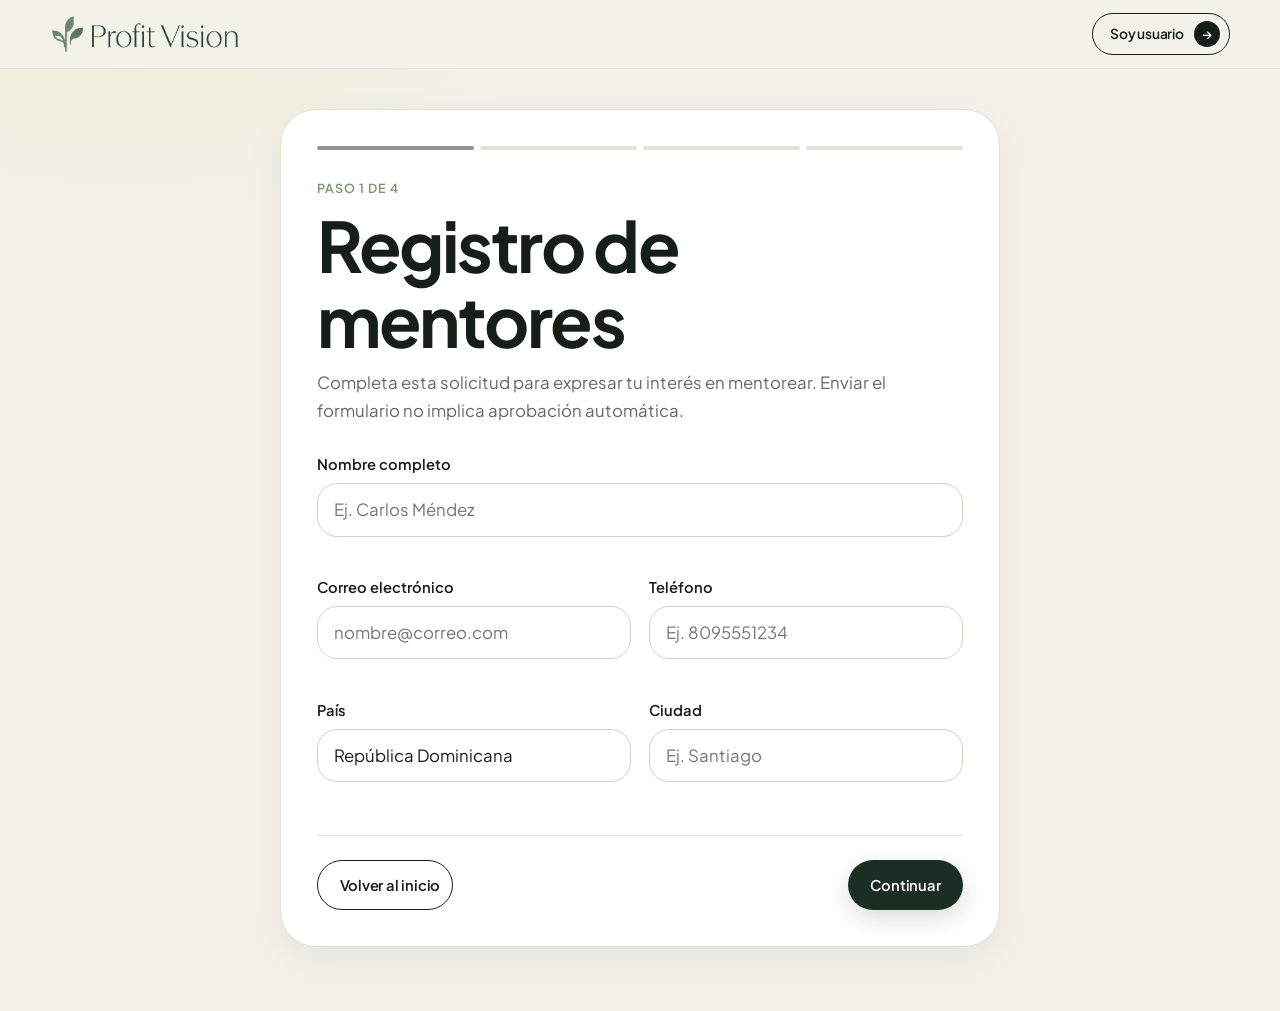
==== registro-mentor.html @ 9caf2f33 "Add files via upload" ====
<!DOCTYPE html>
<html lang="es">
<head>
  <meta charset="UTF-8" />
  <meta name="viewport" content="width=device-width, initial-scale=1.0" />
  <title>Registro de mentores — Profit Vision</title>
  <meta name="description" content="Solicita unirte como mentor en Profit Vision y comparte tu experiencia en educación financiera." />
  <link rel="preconnect" href="https://fonts.googleapis.com" />
  <link rel="preconnect" href="https://fonts.gstatic.com" crossorigin />
  <link href="https://fonts.googleapis.com/css2?family=Plus+Jakarta+Sans:ital,wght@0,400;0,500;0,600;0,700;0,800;1,400&display=swap" rel="stylesheet" />
  <link rel="stylesheet" href="styles.css" />
</head>
<body class="form-page">
  <a class="skip-link" href="#formulario">Saltar al formulario</a>

  <header class="form-header">
    <div class="container form-header-inner">
      <a class="brand" href="index.html" aria-label="Profit Vision">
        <img class="brand-logo" src="assets/logo.png" alt="Profit Vision" width="200" height="42" />
      </a>
      <a class="btn btn-ghost btn-sm" href="registro-usuario.html">Soy usuario <span class="btn-arrow" aria-hidden="true">→</span></a>
    </div>
  </header>

  <main class="form-shell" id="formulario">
    <form class="form-card" id="mentor-registration" novalidate>
      <div data-form-body>
        <div class="form-progress" data-progress aria-hidden="true"></div>
        <p class="form-step-label" data-step-label>Paso 1 de 4</p>
        <h1>Registro de mentores</h1>
        <p class="form-lead">
          Completa esta solicitud para expresar tu interés en mentorear. Enviar el formulario no implica aprobación automática.
        </p>

        <section class="form-step" data-step="1">
          <h2 class="sr-only">Datos de contacto</h2>
          <div class="field-grid two">
            <div class="field" style="grid-column: 1 / -1">
              <label for="m-nombre">Nombre completo</label>
              <input id="m-nombre" name="nombre" type="text" autocomplete="name" inputmode="text" maxlength="80" data-sanitize="name" placeholder="Ej. Carlos Méndez" required />
              <span class="field-error"></span>
            </div>
            <div class="field">
              <label for="m-email">Correo electrónico</label>
              <input id="m-email" name="email" type="email" autocomplete="email" inputmode="email" maxlength="120" data-sanitize="email" placeholder="nombre@correo.com" required />
              <span class="field-error"></span>
            </div>
            <div class="field">
              <label for="m-telefono">Teléfono</label>
              <input id="m-telefono" name="telefono" type="tel" autocomplete="tel" inputmode="tel" maxlength="15" data-sanitize="phone" placeholder="Ej. 8095551234" required />
              <span class="field-error"></span>
            </div>
            <div class="field">
              <label for="m-pais">País</label>
              <input id="m-pais" name="pais" type="text" inputmode="text" maxlength="60" data-sanitize="text" value="República Dominicana" required />
              <span class="field-error"></span>
            </div>
            <div class="field">
              <label for="m-ciudad">Ciudad</label>
              <input id="m-ciudad" name="ciudad" type="text" inputmode="text" maxlength="60" data-sanitize="text" placeholder="Ej. Santiago" required />
              <span class="field-error"></span>
            </div>
          </div>
          <div class="form-nav">
            <a class="btn btn-ghost" href="index.html">Volver al inicio</a>
            <button class="btn btn-primary" type="button" data-next>Continuar</button>
          </div>
        </section>

        <section class="form-step" data-step="2" hidden>
          <h2 class="sr-only">Experiencia profesional</h2>
          <fieldset>
            <legend class="fieldset-legend">Áreas de expertise</legend>
            <div class="chip-grid" style="margin-top: 0.85rem">
              <label class="chip-choice"><input type="checkbox" name="expertise" value="finanzas-personales" /> Finanzas personales</label>
              <label class="chip-choice"><input type="checkbox" name="expertise" value="mercado-de-valores" /> Mercado de valores</label>
              <label class="chip-choice"><input type="checkbox" name="expertise" value="trading" /> Trading</label>
              <label class="chip-choice"><input type="checkbox" name="expertise" value="bienes-raices" /> Bienes raíces</label>
              <label class="chip-choice"><input type="checkbox" name="expertise" value="emprendimiento" /> Emprendimiento y negocios</label>
              <label class="chip-choice"><input type="checkbox" name="expertise" value="criptoactivos" /> Criptoactivos</label>
              <label class="chip-choice"><input type="checkbox" name="expertise" value="planificacion-para-el-retiro" /> Planificación para el retiro</label>
            </div>
            <p class="field-error" data-error-for="expertise"></p>
          </fieldset>

          <div class="field" style="margin-top: 1.5rem">
            <label for="m-experiencia">Años de experiencia</label>
            <input id="m-experiencia" name="aniosExperiencia" type="number" inputmode="numeric" min="0" max="60" step="1" data-sanitize="digits" placeholder="Ej. 5" required />
            <span class="field-error"></span>
          </div>

          <div class="field" style="margin-top: 1.1rem">
            <label for="m-background">Trayectoria profesional</label>
            <textarea id="m-background" name="trayectoria" rows="5" placeholder="Resume tu experiencia relevante en educación financiera, inversión o negocios." required></textarea>
            <span class="field-error"></span>
          </div>

          <div class="form-nav">
            <button class="btn btn-ghost" type="button" data-back>Atrás</button>
            <button class="btn btn-primary" type="button" data-next>Continuar</button>
          </div>
        </section>

        <section class="form-step" data-step="3" hidden>
          <h2 class="sr-only">Preferencias de mentoría</h2>
          <fieldset>
            <legend class="fieldset-legend">Modalidad preferida</legend>
            <div class="choice-group">
              <label class="choice"><input type="radio" name="m-modalidad" value="videollamada" /> Videollamada</label>
              <label class="choice"><input type="radio" name="m-modalidad" value="chat" /> Chat</label>
              <label class="choice"><input type="radio" name="m-modalidad" value="presencial" /> Presencial</label>
              <label class="choice"><input type="radio" name="m-modalidad" value="hibrida" /> Híbrida</label>
            </div>
            <p class="field-error" data-error-for="m-modalidad"></p>
          </fieldset>

          <div class="field" style="margin-top: 1.5rem">
            <label for="m-disponibilidad">Disponibilidad</label>
            <input id="m-disponibilidad" name="disponibilidad" type="text" placeholder="Ej. martes y jueves por la noche" required />
            <span class="field-error"></span>
          </div>

          <fieldset style="margin-top: 1.5rem">
            <legend class="fieldset-legend">Idiomas</legend>
            <div class="chip-grid" style="margin-top: 0.85rem">
              <label class="chip-choice"><input type="checkbox" name="m-idiomas" value="es" /> Español</label>
              <label class="chip-choice"><input type="checkbox" name="m-idiomas" value="en" /> Inglés</label>
              <label class="chip-choice"><input type="checkbox" name="m-idiomas" value="fr" /> Francés</label>
            </div>
            <p class="field-error" data-error-for="m-idiomas"></p>
          </fieldset>

          <div class="field" style="margin-top: 1.5rem">
            <label for="m-bio">Biografía profesional breve</label>
            <textarea id="m-bio" name="biografia" rows="5" maxlength="600" placeholder="Cuéntanos quién eres y cómo acompañas a otras personas en su aprendizaje financiero." required></textarea>
            <span class="field-error"></span>
          </div>

          <div class="form-nav">
            <button class="btn btn-ghost" type="button" data-back>Atrás</button>
            <button class="btn btn-primary" type="button" data-next>Revisar</button>
          </div>
        </section>

        <section class="form-step" data-step="4" hidden>
          <h2 class="sr-only">Confirmación</h2>
          <div class="summary-box" data-summary></div>

          <div class="consent-list">
            <label class="consent-item">
              <input type="checkbox" id="m-contacto" name="aceptoContacto" required />
              <span>Acepto ser contactado sobre esta solicitud de mentoría.</span>
            </label>
            <p class="field-error" data-error-for="m-contacto"></p>

            <label class="consent-item">
              <input type="checkbox" id="m-terminos" name="aceptoTerminos" />
              <span>He leído los <a href="#terminos">términos</a> y la <a href="#privacidad">política de privacidad</a> (borradores).</span>
            </label>
          </div>

          <p class="preview-note" style="margin-top: 1.25rem">
            Completar este formulario no significa que hayas sido aprobado como mentor.
          </p>

          <div class="form-nav">
            <button class="btn btn-ghost" type="button" data-back>Atrás</button>
            <button class="btn btn-primary" type="submit">Enviar solicitud</button>
          </div>
        </section>
      </div>

      <div class="success-state" data-success hidden>
        <div class="success-icon" aria-hidden="true">
          <svg width="24" height="24" viewBox="0 0 24 24" fill="none" stroke="currentColor" stroke-width="2" stroke-linecap="round" stroke-linejoin="round"><path d="M20 6 9 17l-5-5"/></svg>
        </div>
        <h2>Solicitud recibida (demostración)</h2>
        <p class="lead" style="margin-inline: auto">
          Gracias por tu interés en mentorear. Este prototipo no transmite datos a un servidor externo. Un equipo revisaría tu solicitud en una versión productiva.
        </p>
        <span class="demo-banner">Modo demostración · sin aprobación automática</span>
        <div style="margin-top: 2rem; display: flex; gap: 0.75rem; justify-content: center; flex-wrap: wrap">
          <a class="btn btn-primary" href="index.html">Volver al inicio</a>
          <a class="btn btn-ghost" href="registro-usuario.html">Registro de usuarios</a>
        </div>
      </div>
    </form>
  </main>

  <dialog class="legal-dialog" id="dialog-privacidad" aria-labelledby="privacidad-title">
    <div class="legal-dialog-inner">
      <h2 id="privacidad-title">Política de privacidad</h2>
      <p><strong>Borrador · pendiente de revisión legal.</strong></p>
      <button type="button" class="btn btn-primary" data-close-dialog>Cerrar</button>
    </div>
  </dialog>
  <dialog class="legal-dialog" id="dialog-terminos" aria-labelledby="terminos-title">
    <div class="legal-dialog-inner">
      <h2 id="terminos-title">Términos y condiciones</h2>
      <p><strong>Borrador · pendiente de revisión legal.</strong></p>
      <button type="button" class="btn btn-primary" data-close-dialog>Cerrar</button>
    </div>
  </dialog>

  <script src="config.js"></script>
  <script src="forms.js"></script>
</body>
</html>
---- styles.css ----
/* Profit Vision — design system (DocuGreen-inspired type & chrome) */
:root {
  --white: #ffffff;
  --cream: #f2f2eb;
  --off-white: #f8f7f2;
  --green-soft: #eef3e6;
  --sage: #dce5c8;
  --lime: #c5d831;
  --muted-green: #7a9470;
  --forest: #1a2e24;
  --forest-deep: #101f18;
  --text: #161e19;
  --text-secondary: #5f6b63;
  --border: #e2e4d8;
  --border-strong: #cfd3c4;

  --radius-sm: 14px;
  --radius: 20px;
  --radius-lg: 28px;
  --radius-xl: 36px;
  --radius-pill: 999px;

  --shadow-soft: 0 12px 40px rgba(22, 30, 25, 0.06);
  --shadow-lift: 0 18px 50px rgba(22, 30, 25, 0.09);

  --font-sans: "Plus Jakarta Sans", system-ui, sans-serif;

  --container: 1180px;
  --pad: clamp(1.25rem, 4vw, 2.5rem);
  --section-y: clamp(4.5rem, 10vw, 7.5rem);

  --ease: cubic-bezier(0.22, 1, 0.36, 1);
  --header-h: 76px;
}

*,
*::before,
*::after {
  box-sizing: border-box;
}

html {
  scroll-behavior: smooth;
  scroll-padding-top: calc(var(--header-h) + 12px);
}

body {
  margin: 0;
  font-family: var(--font-sans);
  font-size: 1.05rem;
  line-height: 1.65;
  color: var(--text);
  background: var(--cream);
  -webkit-font-smoothing: antialiased;
  text-rendering: optimizeLegibility;
}

img {
  max-width: 100%;
  display: block;
}

a {
  color: inherit;
  text-decoration: none;
}

button,
input,
select,
textarea {
  font: inherit;
  color: inherit;
}

h1,
h2,
h3,
h4 {
  line-height: 1.08;
  letter-spacing: -0.035em;
  font-weight: 700;
  margin: 0 0 0.75rem;
  color: var(--text);
}

h1 {
  font-size: clamp(2.55rem, 6.2vw, 4.35rem);
  font-weight: 700;
}

h2 {
  font-size: clamp(1.9rem, 4vw, 3rem);
  max-width: 16ch;
  font-weight: 700;
}

h3 {
  font-size: 1.15rem;
  letter-spacing: -0.025em;
  font-weight: 650;
}

p {
  margin: 0 0 1rem;
}

p:last-child {
  margin-bottom: 0;
}

em {
  font-style: normal;
  font-weight: inherit;
}

.text-outline {
  color: #5f7a55;
  -webkit-text-stroke: 0;
  text-stroke: 0;
}

.sr-only {
  position: absolute;
  width: 1px;
  height: 1px;
  padding: 0;
  margin: -1px;
  overflow: hidden;
  clip: rect(0, 0, 0, 0);
  border: 0;
}

.skip-link {
  position: absolute;
  left: 1rem;
  top: -100px;
  z-index: 1000;
  background: var(--forest);
  color: var(--white);
  padding: 0.75rem 1rem;
  border-radius: var(--radius-sm);
}

.skip-link:focus {
  top: 1rem;
}

.container {
  width: min(100% - (var(--pad) * 2), var(--container));
  margin-inline: auto;
}

.container.narrow {
  width: min(100% - (var(--pad) * 2), 760px);
}

.section {
  padding: var(--section-y) 0;
}

.section-intro {
  margin-bottom: clamp(2.5rem, 5vw, 3.75rem);
  max-width: 640px;
}

.lead {
  color: var(--text-secondary);
  font-size: 1.1rem;
  max-width: 52ch;
}

.eyebrow {
  display: inline-block;
  margin: 0 0 1.25rem;
  font-size: 0.72rem;
  font-weight: 600;
  letter-spacing: 0.14em;
  text-transform: uppercase;
  color: var(--muted-green);
}

.muted {
  color: var(--text-secondary);
}

/* Buttons — DocuGreen-style pills with arrow chip */
.btn {
  --btn-ease: cubic-bezier(0.22, 1, 0.36, 1);
  display: inline-flex;
  align-items: center;
  justify-content: center;
  gap: 0.65rem;
  min-height: 48px;
  padding: 0.75rem 1.35rem;
  border-radius: var(--radius-pill);
  border: 1.5px solid transparent;
  font-size: 0.92rem;
  font-weight: 600;
  letter-spacing: -0.015em;
  cursor: pointer;
  transition:
    background-color 0.55s var(--btn-ease),
    color 0.55s var(--btn-ease),
    border-color 0.55s var(--btn-ease),
    transform 0.45s var(--btn-ease),
    box-shadow 0.55s var(--btn-ease),
    filter 0.55s var(--btn-ease);
}

.btn:has(.btn-arrow) {
  padding: 0.7rem 0.75rem 0.7rem 1.25rem;
}

.btn:hover {
  transform: translateY(-2px);
}

.btn:active {
  transform: translateY(0);
  transition-duration: 0.18s;
}

.btn-arrow {
  display: inline-grid;
  place-items: center;
  width: 30px;
  height: 30px;
  border-radius: 50%;
  flex-shrink: 0;
  font-size: 0.95rem;
  line-height: 1;
  transition:
    transform 0.5s var(--btn-ease),
    background-color 0.55s var(--btn-ease),
    color 0.55s var(--btn-ease),
    box-shadow 0.55s var(--btn-ease);
}

.btn:hover .btn-arrow {
  transform: translateX(3px);
}

.btn:focus-visible,
.nav-desktop a:focus-visible,
.faq-trigger:focus-visible,
.step-trigger:focus-visible,
.nav-toggle:focus-visible,
a:focus-visible,
input:focus-visible,
select:focus-visible,
textarea:focus-visible,
.choice:focus-visible,
.chip-choice:focus-visible {
  outline: 2px solid var(--forest);
  outline-offset: 3px;
}

.btn-sm {
  min-height: 42px;
  padding: 0.55rem 1.1rem;
  font-size: 0.86rem;
}

.btn-sm:has(.btn-arrow) {
  padding: 0.45rem 0.55rem 0.45rem 1.05rem;
}

.btn-sm .btn-arrow {
  width: 26px;
  height: 26px;
  font-size: 0.85rem;
}

.btn-primary {
  background-color: var(--forest);
  color: var(--white);
  box-shadow: 0 8px 24px rgba(26, 46, 36, 0.16);
}

.btn-primary .btn-arrow {
  background-color: var(--lime);
  color: var(--forest-deep);
}

.btn-primary:hover {
  background-color: #2a4f3f;
  box-shadow: 0 14px 36px rgba(26, 46, 36, 0.28);
}

.btn-primary:hover .btn-arrow {
  background-color: #d8e85a;
  box-shadow: 0 0 0 4px rgba(197, 216, 49, 0.22);
}

.btn-ghost {
  background-color: transparent;
  border-color: var(--text);
  color: var(--text);
  padding-right: 0.75rem;
}

.btn-ghost .btn-arrow {
  background-color: var(--text);
  color: var(--cream);
}

.btn-ghost:hover {
  background-color: var(--forest);
  border-color: var(--forest);
  color: var(--white);
  box-shadow: 0 12px 32px rgba(26, 46, 36, 0.18);
}

.btn-ghost:hover .btn-arrow {
  background-color: var(--lime);
  color: var(--forest-deep);
}

.btn-light {
  background-color: var(--white);
  color: var(--forest);
}

.btn-light .btn-arrow {
  background-color: var(--lime);
  color: var(--forest-deep);
}

.btn-light:hover {
  background-color: var(--lime);
  color: var(--forest-deep);
  box-shadow: 0 12px 32px rgba(197, 216, 49, 0.35);
}

.btn-light:hover .btn-arrow {
  background-color: var(--forest);
  color: var(--white);
}

.btn-outline-light {
  background-color: transparent;
  border-color: rgba(255, 255, 255, 0.4);
  color: var(--white);
}

.btn-outline-light .btn-arrow {
  background-color: var(--lime);
  color: var(--forest-deep);
}

.btn-outline-light:hover {
  background-color: var(--white);
  border-color: var(--white);
  color: var(--forest);
  box-shadow: 0 12px 32px rgba(0, 0, 0, 0.18);
}

.btn-outline-light:hover .btn-arrow {
  background-color: var(--forest);
  color: var(--white);
}

.btn:disabled {
  opacity: 0.5;
  cursor: not-allowed;
  transform: none;
  box-shadow: none;
}

.btn:disabled:hover .btn-arrow {
  transform: none;
  box-shadow: none;
}

@media (prefers-reduced-motion: reduce) {
  .btn,
  .btn-arrow {
    transition-duration: 0.01ms !important;
  }
}

/* Header */
.site-header {
  position: sticky;
  top: 0;
  z-index: 100;
  height: var(--header-h);
  display: flex;
  flex-direction: column;
  justify-content: center;
  background: rgba(242, 242, 235, 0.78);
  backdrop-filter: blur(16px);
  -webkit-backdrop-filter: blur(16px);
  border-bottom: 1px solid transparent;
  transition: border-color 0.3s var(--ease), background 0.3s var(--ease);
}

.site-header.is-scrolled {
  border-bottom-color: var(--border);
  background: rgba(242, 242, 235, 0.94);
}

.header-inner {
  display: flex;
  align-items: center;
  justify-content: space-between;
  gap: 1.5rem;
}

.brand {
  display: inline-flex;
  align-items: center;
  gap: 0.65rem;
  font-weight: 600;
  letter-spacing: -0.02em;
  flex-shrink: 0;
}

.brand-logo {
  height: 42px;
  width: auto;
  max-width: min(190px, 46vw);
  display: block;
  object-fit: contain;
  object-position: left center;
}

.brand-logo--lg {
  height: 48px;
  max-width: 210px;
}

@media (max-width: 479px) {
  .brand-logo {
    height: 36px;
  }
}

.brand-mark {
  display: none;
}

.brand-name {
  display: none;
}

.nav-desktop {
  display: none;
  align-items: center;
  gap: 1.75rem;
}

.nav-desktop a {
  position: relative;
  font-size: 0.9rem;
  color: var(--text-secondary);
  transition: color 0.2s var(--ease);
}

.nav-desktop a::after {
  content: "";
  position: absolute;
  left: 0;
  bottom: -4px;
  width: 100%;
  height: 1px;
  background: var(--forest);
  transform: scaleX(0);
  transform-origin: left;
  transition: transform 0.3s var(--ease);
}

.nav-desktop a:hover {
  color: var(--text);
}

.nav-desktop a:hover::after {
  transform: scaleX(1);
}

.header-actions {
  display: flex;
  align-items: center;
  gap: 0.75rem;
}

.header-actions > .btn {
  display: none;
}

@media (min-width: 480px) {
  .header-actions > .btn {
    display: inline-flex;
  }
}

.nav-toggle {
  --nav-ease: cubic-bezier(0.22, 1, 0.36, 1);
  display: inline-flex;
  align-items: center;
  justify-content: center;
  width: 44px;
  height: 44px;
  border: 0;
  border-radius: 0;
  background: transparent;
  box-shadow: none;
  cursor: pointer;
  padding: 0;
  transition: transform 0.4s var(--nav-ease);
}

.nav-toggle:hover {
  background: transparent;
  box-shadow: none;
  transform: scale(1.04);
}

.nav-toggle[aria-expanded="true"] {
  background: transparent;
  box-shadow: none;
}

.nav-toggle-lines {
  position: relative;
  width: 22px;
  height: 10px;
  display: block;
}

.nav-toggle-bar {
  position: absolute;
  right: 0;
  display: block;
  height: 1.25px;
  background: var(--forest);
  border-radius: 999px;
  transform-origin: center;
  transition:
    transform 0.55s var(--nav-ease),
    width 0.55s var(--nav-ease),
    top 0.55s var(--nav-ease),
    background-color 0.45s var(--nav-ease),
    opacity 0.35s var(--nav-ease);
}

.nav-toggle-bar:nth-child(1) {
  top: 0;
  width: 100%;
}

.nav-toggle-bar:nth-child(2) {
  top: 8px;
  width: 62%;
}

.nav-toggle:hover .nav-toggle-bar:nth-child(2) {
  width: 100%;
}

.nav-toggle[aria-expanded="true"] .nav-toggle-bar {
  width: 100%;
  background: var(--forest);
}

.nav-toggle[aria-expanded="true"] .nav-toggle-bar:nth-child(1) {
  top: 4.5px;
  transform: rotate(45deg);
}

.nav-toggle[aria-expanded="true"] .nav-toggle-bar:nth-child(2) {
  top: 4.5px;
  width: 100%;
  transform: rotate(-45deg);
}

.nav-backdrop {
  position: fixed;
  inset: var(--header-h) 0 0;
  z-index: 90;
  background: rgba(22, 30, 25, 0.28);
  backdrop-filter: blur(6px);
  opacity: 0;
  pointer-events: none;
  transition: opacity 0.45s var(--nav-ease, cubic-bezier(0.22, 1, 0.36, 1));
}

.nav-backdrop.is-open {
  opacity: 1;
  pointer-events: auto;
}

.nav-backdrop[hidden] {
  display: none;
}

.nav-mobile {
  position: absolute;
  top: calc(var(--header-h) - 4px);
  left: var(--pad);
  right: var(--pad);
  z-index: 95;
  background: rgba(255, 255, 255, 0.92);
  border: 1px solid rgba(26, 46, 36, 0.08);
  border-radius: 24px;
  padding: 0.85rem;
  box-shadow: 0 24px 60px rgba(22, 30, 25, 0.14);
  backdrop-filter: blur(18px);
  -webkit-backdrop-filter: blur(18px);
  opacity: 0;
  visibility: hidden;
  transform: translateY(-12px) scale(0.98);
  pointer-events: none;
  transition:
    opacity 0.45s cubic-bezier(0.22, 1, 0.36, 1),
    transform 0.55s cubic-bezier(0.22, 1, 0.36, 1),
    visibility 0.45s;
}

.nav-mobile.is-open {
  opacity: 1;
  visibility: visible;
  transform: translateY(0) scale(1);
  pointer-events: auto;
}

.nav-mobile nav {
  display: flex;
  flex-direction: column;
  gap: 0.2rem;
}

.nav-mobile a {
  padding: 0.95rem 1rem;
  border-radius: 16px;
  color: var(--text);
  font-weight: 550;
  letter-spacing: -0.015em;
  opacity: 0;
  transform: translateY(10px);
  transition:
    background-color 0.4s cubic-bezier(0.22, 1, 0.36, 1),
    color 0.4s cubic-bezier(0.22, 1, 0.36, 1),
    opacity 0.5s cubic-bezier(0.22, 1, 0.36, 1),
    transform 0.55s cubic-bezier(0.22, 1, 0.36, 1);
  transition-delay: 0ms;
}

.nav-mobile.is-open a {
  opacity: 1;
  transform: translateY(0);
  transition-delay: calc(80ms + (var(--i, 0) * 55ms));
}

.nav-mobile a:not(.btn):hover,
.nav-mobile a:not(.btn):focus-visible {
  background: var(--green-soft);
  color: var(--forest);
}

.nav-mobile .btn {
  margin-top: 0.45rem;
  width: 100%;
  justify-content: space-between;
}

@media (min-width: 960px) {
  .nav-desktop {
    display: flex;
  }

  .nav-toggle,
  .nav-mobile,
  .nav-backdrop {
    display: none !important;
  }
}

@media (prefers-reduced-motion: reduce) {
  .nav-toggle,
  .nav-toggle-bar,
  .nav-mobile,
  .nav-mobile a,
  .nav-backdrop {
    transition-duration: 0.01ms !important;
  }

  .nav-mobile {
    transform: none;
  }

  .nav-mobile a {
    opacity: 1;
    transform: none;
  }
}

/* Hero — centered DocuGreen composition */
.hero {
  padding-top: clamp(2.75rem, 7vw, 5rem);
  padding-bottom: clamp(3.5rem, 8vw, 6rem);
  background: var(--cream);
  overflow: clip;
}

.hero-centered {
  display: flex;
  flex-direction: column;
  align-items: center;
  text-align: center;
}

.hero-copy {
  max-width: 720px;
  margin-inline: auto;
}

.hero-title {
  margin-bottom: 1.35rem;
  font-size: clamp(2.7rem, 7vw, 4.6rem);
  line-height: 1.08;
  max-width: 11.5em;
  margin-inline: auto;
  text-wrap: balance;
}

.hero-title .text-outline {
  display: inline;
}

.hero-title-line {
  display: inline-block;
  white-space: nowrap;
}

@media (max-width: 420px) {
  .hero-title-line {
    white-space: normal;
  }
}

.hero-inline-sprout {
  display: inline-block;
  vertical-align: middle;
  height: clamp(1.55rem, 3.4vw, 2.35rem);
  width: auto;
  margin: 0 0.15em;
  transform: translateY(-0.08em);
  object-fit: contain;
}

.hero-lead {
  color: var(--text-secondary);
  font-size: clamp(1rem, 1.6vw, 1.12rem);
  max-width: 46ch;
  margin: 0 auto 2rem;
  line-height: 1.7;
}

.hero-ctas {
  display: flex;
  flex-wrap: wrap;
  justify-content: center;
  gap: 0.85rem;
  margin-bottom: clamp(2.5rem, 6vw, 3.75rem);
}

.hero-mosaic {
  width: min(100%, 980px);
  display: grid;
  gap: 1rem;
  grid-template-columns: 1fr;
}

@media (min-width: 720px) {
  .hero-mosaic {
    grid-template-columns: 0.95fr 1.05fr;
    grid-template-rows: auto auto;
    gap: 1.15rem;
  }

  .mosaic-card--tall {
    grid-column: 1;
    grid-row: 1 / span 2;
    min-height: 100%;
  }

  .mosaic-card--mentor {
    grid-column: 2;
    grid-row: 1;
  }

  .mosaic-card--wide {
    grid-column: 2;
    grid-row: 2;
  }
}

.mosaic-card {
  position: relative;
  border-radius: var(--radius-xl);
  overflow: hidden;
  border: 1px solid var(--border);
  background: var(--white);
  box-shadow: var(--shadow-soft);
  text-align: left;
  transition: transform 0.45s var(--ease), box-shadow 0.45s var(--ease);
}

.mosaic-card:hover {
  transform: translateY(-4px);
  box-shadow: var(--shadow-lift);
}

.mosaic-card-body {
  padding: 1.45rem 1.4rem 1.55rem;
}

.mosaic-card:has(> .mosaic-tag) .mosaic-card-body {
  padding-bottom: 3rem;
}

.mosaic-card--tall {
  background:
    linear-gradient(165deg, var(--white) 0%, var(--green-soft) 130%);
}

.mosaic-card--tall .mosaic-card-body {
  padding: 1.75rem 1.55rem 3.25rem;
  min-height: 280px;
  display: flex;
  flex-direction: column;
}

.mosaic-card--tall .progress-track {
  margin-top: auto;
}

.mosaic-card--mentor {
  background: var(--forest);
  color: var(--white);
  border-color: transparent;
}

.mosaic-card--mentor .ui-label,
.mosaic-card--mentor .ui-meta {
  color: rgba(255, 255, 255, 0.65);
}

.mosaic-card--wide {
  background:
    radial-gradient(ellipse 80% 70% at 100% 0%, rgba(197, 216, 49, 0.16), transparent 55%),
    linear-gradient(145deg, #f7f8f2 0%, var(--sage) 140%);
  border-color: rgba(95, 122, 85, 0.14);
}

.mosaic-insight {
  display: flex;
  flex-direction: column;
  gap: 0.85rem;
  min-height: 100%;
  padding: 1.35rem 1.35rem 1.25rem !important;
}

.mosaic-insight-top {
  display: flex;
  align-items: center;
  justify-content: space-between;
  gap: 0.75rem;
}

.mosaic-insight-mark {
  font-size: 2.75rem;
  line-height: 0.7;
  font-weight: 700;
  color: rgba(95, 122, 85, 0.45);
  letter-spacing: -0.06em;
}

.mosaic-insight-quote {
  margin: 0;
  font-size: clamp(1.05rem, 1.8vw, 1.22rem);
  font-weight: 650;
  letter-spacing: -0.025em;
  line-height: 1.4;
  color: var(--forest);
  max-width: 28ch;
}

.mosaic-insight-foot {
  display: flex;
  align-items: flex-end;
  justify-content: space-between;
  gap: 1rem;
  margin-top: auto;
  padding-top: 0.35rem;
}

.mosaic-insight-note {
  margin: 0;
  font-size: 0.78rem;
  line-height: 1.45;
  color: var(--text-secondary);
  max-width: 22ch;
}

.mosaic-stat {
  display: flex;
  flex-direction: column;
  align-items: flex-end;
  gap: 0.15rem;
  padding: 0.55rem 0.75rem;
  border-radius: 16px;
  background: rgba(255, 255, 255, 0.55);
  border: 1px solid rgba(26, 46, 36, 0.06);
  backdrop-filter: blur(6px);
  flex-shrink: 0;
}

.mosaic-stat-num {
  font-size: 1.65rem;
  font-weight: 800;
  letter-spacing: -0.05em;
  line-height: 1;
  color: var(--forest);
}

.mosaic-stat-label {
  font-size: 0.72rem;
  font-weight: 600;
  letter-spacing: 0.04em;
  text-transform: uppercase;
  color: var(--muted-green);
}

.mosaic-tag {
  position: absolute;
  left: 1rem;
  bottom: 0.85rem;
  z-index: 2;
  padding: 0.45rem 0.85rem;
  border-radius: 999px;
  background: rgba(255, 255, 255, 0.92);
  border: 1px solid rgba(26, 46, 36, 0.08);
  font-size: 0.78rem;
  font-weight: 650;
  color: var(--text);
  backdrop-filter: blur(8px);
}

.mosaic-card--mentor .mosaic-tag {
  background: rgba(255, 255, 255, 0.95);
  color: var(--forest);
}

/* Page load — everything rises smoothly */
.js-ready .site-header,
.js-ready .hero-rise,
.js-ready .hero-anim {
  opacity: 0;
  transform: translateY(40px);
  filter: blur(8px);
  transition:
    opacity 1.15s cubic-bezier(0.16, 1, 0.3, 1),
    transform 1.25s cubic-bezier(0.16, 1, 0.3, 1),
    filter 1.15s cubic-bezier(0.16, 1, 0.3, 1);
  transition-delay: var(--d, 0ms);
  will-change: transform, opacity, filter;
}

.js-ready .site-header {
  --d: 40ms;
}

.js-ready .site-header.is-in,
.js-ready .hero-rise.is-in,
.js-ready .hero-anim.is-in {
  opacity: 1;
  transform: translateY(0);
  filter: blur(0);
}

.js-ready .hero-rise.is-in .eyebrow,
.js-ready .hero-rise.is-in .hero-title,
.js-ready .hero-rise.is-in .hero-lead,
.js-ready .hero-rise.is-in .hero-ctas {
  animation: rise-soft 1.2s cubic-bezier(0.16, 1, 0.3, 1) both;
}

.js-ready .hero-rise.is-in .eyebrow { animation-delay: 0.08s; }
.js-ready .hero-rise.is-in .hero-title { animation-delay: 0.18s; }
.js-ready .hero-rise.is-in .hero-lead { animation-delay: 0.32s; }
.js-ready .hero-rise.is-in .hero-ctas { animation-delay: 0.44s; }

@keyframes rise-soft {
  from {
    opacity: 0;
    transform: translateY(28px);
  }
  to {
    opacity: 1;
    transform: translateY(0);
  }
}

@media (min-width: 720px) {
  .mosaic-card--tall.hero-anim.is-in {
    animation: mosaic-float 8s cubic-bezier(0.45, 0, 0.2, 1) 1.4s infinite alternate;
  }

  .mosaic-card--mentor.hero-anim.is-in {
    animation: mosaic-float 7.2s cubic-bezier(0.45, 0, 0.2, 1) 1.65s infinite alternate-reverse;
  }
}

@keyframes mosaic-float {
  from {
    transform: translateY(0);
  }
  to {
    transform: translateY(-12px);
  }
}

@media (prefers-reduced-motion: reduce) {
  .js-ready .site-header,
  .js-ready .hero-rise,
  .js-ready .hero-anim {
    opacity: 1;
    transform: none;
    filter: none;
    transition: none;
  }

  .js-ready .hero-rise.is-in .eyebrow,
  .js-ready .hero-rise.is-in .hero-title,
  .js-ready .hero-rise.is-in .hero-lead,
  .js-ready .hero-rise.is-in .hero-ctas {
    animation: none;
  }

  .mosaic-card--tall.hero-anim.is-in,
  .mosaic-card--mentor.hero-anim.is-in {
    animation: none;
  }
}

.ui-card {
  background: var(--white);
  border: 1px solid var(--border);
  border-radius: var(--radius-lg);
  padding: 1.35rem 1.4rem;
  box-shadow: var(--shadow-soft);
}

.ui-card-top {
  display: flex;
  align-items: center;
  justify-content: space-between;
  margin-bottom: 1rem;
}

.ui-label {
  font-size: 0.72rem;
  font-weight: 600;
  letter-spacing: 0.1em;
  text-transform: uppercase;
  color: var(--muted-green);
  margin: 0;
}

.ui-pill {
  font-size: 0.75rem;
  font-weight: 600;
  padding: 0.3rem 0.7rem;
  border-radius: 999px;
  background: var(--sage);
  color: var(--forest);
}

.ui-dot {
  width: 8px;
  height: 8px;
  border-radius: 50%;
  background: #8fd6a8;
  box-shadow: 0 0 0 4px rgba(143, 214, 168, 0.2);
}

.ui-title {
  font-size: 1.75rem;
  font-weight: 700;
  letter-spacing: -0.03em;
  margin-bottom: 0.35rem;
}

.ui-meta {
  font-size: 0.88rem;
  color: var(--text-secondary);
  margin: 0;
}

.ui-session-title {
  font-size: 1.25rem;
  font-weight: 700;
  letter-spacing: -0.025em;
  margin: 0 0 0.25rem;
}

.progress-track {
  height: 8px;
  border-radius: 999px;
  background: rgba(23, 60, 48, 0.1);
  margin: 1.5rem 0 0.85rem;
  overflow: hidden;
}

.progress-fill {
  width: var(--p, 50%);
  height: 100%;
  border-radius: inherit;
  background: var(--forest);
}

.ui-row {
  display: flex;
  justify-content: space-between;
  font-size: 0.9rem;
  font-weight: 500;
}

.ui-chips,
.preview-tags {
  display: flex;
  flex-wrap: wrap;
  gap: 0.45rem;
  margin-top: 1rem;
}

.chip {
  display: inline-flex;
  align-items: center;
  padding: 0.35rem 0.75rem;
  border-radius: 999px;
  font-size: 0.78rem;
  font-weight: 500;
  background: rgba(255, 255, 255, 0.12);
  border: 1px solid rgba(255, 255, 255, 0.18);
}

.chip--soft {
  background: var(--sage);
  border-color: transparent;
  color: var(--forest);
}

.mosaic-card--mentor .chip--soft {
  background: rgba(220, 235, 215, 0.95);
}

.ui-quote {
  font-style: normal;
  font-weight: 600;
  font-size: 1.05rem;
  line-height: 1.45;
  letter-spacing: -0.02em;
  margin-bottom: 0.75rem;
}

/* Why — financial learning rail */
.section-why {
  background:
    radial-gradient(ellipse 60% 50% at 50% 0%, rgba(220, 229, 200, 0.55), transparent 65%),
    radial-gradient(ellipse 40% 40% at 100% 100%, rgba(196, 214, 168, 0.28), transparent 55%),
    var(--cream);
  overflow: hidden;
}

.rail-intro {
  text-align: center;
  max-width: 40rem;
  margin: 0 auto 2.25rem;
}

.rail-intro .eyebrow {
  margin: 0 0 0.85rem;
  font-size: 0.72rem;
  font-weight: 600;
  letter-spacing: 0.22em;
  text-transform: uppercase;
  color: var(--text-secondary);
}

.rail-intro h2 {
  margin: 0 auto 0.9rem;
  max-width: 18ch;
}

.rail-intro .lead {
  margin: 0 auto;
  max-width: 42ch;
}

.finance-rail {
  position: relative;
  margin: 0 auto;
  max-width: 1100px;
  padding: 1.25rem 0 0.5rem;
}

.finance-rail-bar {
  position: absolute;
  left: 0;
  right: 0;
  top: 1.35rem;
  height: 10px;
  border-radius: 999px;
  background:
    linear-gradient(
      to bottom,
      color-mix(in srgb, var(--forest) 18%, white) 0%,
      #f5f7f3 22%,
      color-mix(in srgb, var(--forest) 35%, white) 48%,
      color-mix(in srgb, var(--forest) 55%, #8a9a7e) 72%,
      color-mix(in srgb, var(--forest) 40%, black) 100%
    );
  box-shadow:
    0 1px 0 rgba(26, 46, 36, 0.12),
    0 8px 18px rgba(26, 46, 36, 0.08);
  z-index: 1;
}

.finance-rail-bar::before,
.finance-rail-bar::after {
  content: "";
  position: absolute;
  top: 50%;
  width: 14px;
  height: 28px;
  border-radius: 4px;
  transform: translateY(-50%);
  background: linear-gradient(
    to right,
    color-mix(in srgb, var(--forest) 45%, white),
    var(--forest) 55%,
    color-mix(in srgb, var(--forest) 50%, black)
  );
  box-shadow: 0 3px 8px rgba(26, 46, 36, 0.16);
}

.finance-rail-bar::before { left: 4px; }
.finance-rail-bar::after { right: 4px; }

.finance-rail-track {
  position: relative;
  z-index: 2;
  display: flex;
  gap: 0.85rem;
  padding: 0.85rem 1.25rem 1.1rem;
  overflow-x: auto;
  overflow-y: visible;
  scroll-snap-type: x mandatory;
  scroll-behavior: smooth;
  -webkit-overflow-scrolling: touch;
  cursor: grab;
  scrollbar-width: none;
  touch-action: pan-x;
}

.finance-rail-track::-webkit-scrollbar {
  display: none;
}

.finance-rail-track.is-dragging {
  cursor: grabbing;
  scroll-behavior: auto;
  scroll-snap-type: none;
}

.rail-card {
  --swing: 0deg;
  position: relative;
  flex: 0 0 auto;
  width: min(148px, 38vw);
  padding: 0;
  border: 0;
  background: transparent;
  cursor: pointer;
  scroll-snap-align: center;
  transform-origin: 50% 0;
  transform: rotate(var(--swing));
  transition: transform 0.45s cubic-bezier(0.22, 1, 0.36, 1);
  animation: rail-sway 4.8s ease-in-out infinite;
  animation-delay: calc(var(--i) * 0.18s);
  outline: none;
}

.rail-card:nth-child(even) {
  animation-duration: 5.4s;
  animation-direction: reverse;
}

.rail-card:focus-visible .rail-card-face {
  outline: 2px solid var(--forest);
  outline-offset: 4px;
}

.rail-card.is-active {
  animation: none;
  transform: rotate(0deg) translateY(-10px) scale(1.05);
  z-index: 3;
}

.rail-hook {
  display: block;
  width: 18px;
  height: 22px;
  margin: 0 auto -2px;
  border: 2.5px solid color-mix(in srgb, var(--forest) 55%, #9aa89a);
  border-bottom: 0;
  border-radius: 12px 12px 0 0;
  background: transparent;
  box-shadow: inset 0 1px 0 rgba(255, 255, 255, 0.35);
}

.rail-card-face {
  display: flex;
  flex-direction: column;
  align-items: flex-start;
  gap: 0.65rem;
  min-height: 168px;
  padding: 1.15rem 1rem 1.1rem;
  border-radius: 18px;
  border: 1px solid rgba(26, 46, 36, 0.08);
  background:
    linear-gradient(165deg, rgba(255, 255, 255, 0.98), rgba(243, 248, 241, 0.92));
  box-shadow:
    0 10px 28px rgba(26, 46, 36, 0.08),
    0 2px 6px rgba(26, 46, 36, 0.04);
  text-align: left;
  transition:
    box-shadow 0.4s cubic-bezier(0.22, 1, 0.36, 1),
    border-color 0.35s ease,
    background 0.35s ease;
}

.rail-card:hover .rail-card-face,
.rail-card.is-active .rail-card-face {
  border-color: rgba(95, 122, 85, 0.28);
  box-shadow:
    0 16px 36px rgba(26, 46, 36, 0.12),
    0 4px 10px rgba(26, 46, 36, 0.06);
}

.rail-card.is-active .rail-card-face {
  background:
    linear-gradient(165deg, var(--forest), color-mix(in srgb, var(--forest) 82%, #0d1f16));
  color: var(--white);
  border-color: transparent;
}

.rail-card-icon {
  display: inline-flex;
  align-items: center;
  justify-content: center;
  width: 44px;
  height: 44px;
  border-radius: 14px;
  background: var(--sage);
  color: var(--forest);
}

.rail-card.is-active .rail-card-icon {
  background: rgba(255, 255, 255, 0.12);
  color: var(--lime);
}

.rail-card-face strong {
  font-size: 1.05rem;
  font-weight: 700;
  letter-spacing: -0.03em;
  line-height: 1.2;
}

.rail-tag {
  margin-top: auto;
  display: inline-flex;
  padding: 0.28rem 0.55rem;
  border-radius: 999px;
  font-size: 0.68rem;
  font-weight: 600;
  letter-spacing: 0.04em;
  text-transform: uppercase;
  color: var(--forest);
  background: rgba(95, 122, 85, 0.12);
}

.rail-card.is-active .rail-tag {
  color: var(--lime);
  background: rgba(255, 255, 255, 0.12);
}

.rail-hint {
  margin: 0.35rem 0 0;
  text-align: center;
  font-size: 0.82rem;
  color: var(--text-secondary);
}

.rail-detail {
  margin: 1.75rem auto 0;
  max-width: 36rem;
  text-align: center;
  padding: 1.5rem 1.35rem 1.6rem;
  border-radius: var(--radius-xl);
  border: 1px solid var(--border);
  background:
    linear-gradient(180deg, rgba(255, 255, 255, 0.88), rgba(243, 248, 241, 0.75));
  box-shadow: var(--shadow-soft);
}

.rail-detail .ui-label {
  margin: 0 0 0.55rem;
}

.rail-detail h3 {
  margin: 0 0 0.55rem;
  font-size: clamp(1.35rem, 2.5vw, 1.7rem);
  letter-spacing: -0.03em;
}

.rail-detail p {
  margin: 0 auto 1.15rem;
  max-width: 42ch;
  color: var(--text-secondary);
  line-height: 1.65;
}

.rail-detail .btn {
  margin-inline: auto;
}

@keyframes rail-sway {
  0%, 100% { transform: rotate(-1.6deg); }
  50% { transform: rotate(1.8deg); }
}

@media (prefers-reduced-motion: reduce) {
  .rail-card {
    animation: none;
  }
}

@media (min-width: 900px) {
  .rail-card {
    width: 152px;
  }

  .finance-rail-track {
    justify-content: center;
    overflow: visible;
    padding-inline: 1.5rem;
  }

  .rail-hint {
    margin-top: 0.75rem;
  }
}

/* How it works */
.section-how {
  background: var(--off-white);
}

.steps-layout {
  display: grid;
  gap: 2rem;
}

@media (min-width: 960px) {
  .steps-layout {
    grid-template-columns: 1.1fr 0.9fr;
    gap: 3rem;
    align-items: start;
  }
}

.steps {
  list-style: none;
  margin: 0;
  padding: 0;
  display: flex;
  flex-direction: column;
  gap: 0.75rem;
}

.step-trigger {
  width: 100%;
  display: grid;
  grid-template-columns: auto 1fr;
  gap: 1rem;
  text-align: left;
  padding: 1.25rem 1.35rem;
  border-radius: var(--radius-lg);
  border: 1px solid var(--border);
  background: var(--white);
  cursor: pointer;
  transition: border-color 0.25s var(--ease), box-shadow 0.25s var(--ease),
    background 0.25s var(--ease);
}

.step-trigger:hover {
  border-color: var(--border-strong);
}

.step-trigger.is-active {
  border-color: var(--forest);
  box-shadow: var(--shadow-soft);
  background: var(--white);
}

.step-index {
  font-size: 1.35rem;
  font-weight: 700;
  letter-spacing: -0.04em;
  color: var(--muted-green);
  line-height: 1;
  padding-top: 0.15rem;
}

.step-trigger.is-active .step-index {
  color: var(--forest);
}

.step-body {
  display: flex;
  flex-direction: column;
  gap: 0.35rem;
}

.step-body strong {
  font-size: 1.05rem;
  letter-spacing: -0.015em;
}

.step-body span {
  color: var(--text-secondary);
  font-size: 0.95rem;
}

.step-preview {
  background: var(--white);
  border: 1px solid var(--border);
  border-radius: var(--radius-xl);
  padding: 1.75rem;
  box-shadow: var(--shadow-soft);
  min-height: 280px;
}

.preview-panel[hidden] {
  display: none;
}

.preview-form,
.preview-match {
  display: flex;
  flex-direction: column;
  gap: 0.85rem;
  margin: 1.25rem 0;
}

.preview-field,
.preview-match-row {
  display: flex;
  justify-content: space-between;
  gap: 1rem;
  padding: 0.9rem 1rem;
  border-radius: var(--radius);
  background: var(--green-soft);
  border: 1px solid transparent;
}

.preview-field span,
.preview-match-row span {
  color: var(--text-secondary);
  font-size: 0.88rem;
}

.preview-note {
  font-size: 0.82rem;
  color: var(--text-secondary);
  margin-top: 1rem;
}

/* Categories */
.section-categories {
  background: var(--cream);
}

.category-grid {
  list-style: none;
  margin: 0;
  padding: 0;
  display: grid;
  gap: 1rem;
  grid-template-columns: 1fr;
}

@media (min-width: 640px) {
  .category-grid {
    grid-template-columns: repeat(2, 1fr);
  }
}

@media (min-width: 1024px) {
  .category-grid {
    grid-template-columns: repeat(3, 1fr);
  }

  .category-item--wide {
    grid-column: span 3;
    display: grid;
    grid-template-columns: auto 1fr;
    grid-template-rows: auto auto;
    column-gap: 1.1rem;
    align-items: start;
  }

  .category-item--wide .category-icon {
    grid-row: 1 / span 2;
  }

  .category-item--wide h3 {
    margin-bottom: 0.35rem;
  }

  .category-item--wide p {
    max-width: 70ch;
  }
}

.category-item {
  padding: 1.5rem 1.45rem;
  border: 1px solid var(--border);
  border-radius: var(--radius-lg);
  background: var(--white);
  transition: border-color 0.25s var(--ease), box-shadow 0.25s var(--ease),
    transform 0.25s var(--ease), background 0.25s var(--ease);
}

.category-item:hover {
  border-color: var(--sage);
  background: var(--green-soft);
  box-shadow: var(--shadow-soft);
  transform: translateY(-2px);
}

.category-icon {
  display: inline-flex;
  align-items: center;
  justify-content: center;
  width: 42px;
  height: 42px;
  border-radius: 14px;
  background: var(--green-soft);
  color: var(--forest);
  margin-bottom: 1rem;
}

.category-head {
  display: flex;
  align-items: center;
  gap: 0.6rem;
  margin-bottom: 0.5rem;
}

.category-head h3 {
  margin-bottom: 0;
}

.category-item h3 {
  font-size: 1.15rem;
  margin-bottom: 0.45rem;
}

.category-item p {
  color: var(--text-secondary);
  font-size: 0.95rem;
  margin: 0;
}

.badge {
  font-size: 0.68rem;
  font-weight: 700;
  letter-spacing: 0.06em;
  text-transform: uppercase;
  padding: 0.25rem 0.55rem;
  border-radius: 999px;
  background: var(--sage);
  color: var(--forest);
}

/* Personalized */
.section-personal {
  background: var(--green-soft);
}

.personal-grid {
  display: grid;
  gap: 2.5rem;
  align-items: center;
}

@media (min-width: 960px) {
  .personal-grid {
    grid-template-columns: 1.05fr 0.95fr;
    gap: 4rem;
  }
}

.quiet-list {
  list-style: none;
  margin: 1.75rem 0 0;
  padding: 0;
  display: grid;
  gap: 0.65rem;
}

.quiet-list li {
  position: relative;
  padding-left: 1.25rem;
  color: var(--text-secondary);
}

.quiet-list li::before {
  content: "";
  position: absolute;
  left: 0;
  top: 0.65rem;
  width: 6px;
  height: 6px;
  border-radius: 50%;
  background: var(--muted-green);
}

.profile-card {
  background: var(--white);
  border: 1px solid var(--border);
  border-radius: var(--radius-xl);
  padding: 1.75rem;
  box-shadow: var(--shadow-soft);
}

.profile-title {
  font-size: 1.55rem;
  font-weight: 700;
  letter-spacing: -0.03em;
  margin: 0.5rem 0 1.5rem;
}

.profile-list {
  margin: 0;
  display: grid;
  gap: 0;
}

.profile-list > div {
  display: flex;
  justify-content: space-between;
  gap: 1rem;
  padding: 1rem 0;
  border-bottom: 1px solid var(--border);
}

.profile-list > div:last-child {
  border-bottom: 0;
  padding-bottom: 0;
}

.profile-list dt {
  color: var(--text-secondary);
  font-size: 0.92rem;
}

.profile-list dd {
  margin: 0;
  font-weight: 600;
  text-align: right;
}

/* Insights */
.section-insights {
  background: var(--cream);
}

.insights-layout {
  display: grid;
  gap: 1.25rem;
}

@media (min-width: 960px) {
  .insights-layout {
    grid-template-columns: 1.05fr 0.95fr;
    gap: 1.5rem;
    align-items: start;
  }
}

.insight-feature {
  background: var(--off-white);
  border: 1px solid var(--border);
  border-radius: var(--radius-xl);
  padding: 1.85rem;
}

.insight-kicker {
  font-size: 0.72rem;
  font-weight: 600;
  letter-spacing: 0.1em;
  text-transform: uppercase;
  color: var(--muted-green);
  margin-bottom: 0.75rem;
}

.insight-feature h3 {
  font-size: 1.65rem;
  font-weight: 700;
  letter-spacing: -0.03em;
}

.insight-feature > p {
  color: var(--text-secondary);
}

.insight-media-slot {
  margin: 1.5rem 0 1rem;
  min-height: 200px;
  border-radius: var(--radius-lg);
  border: 1.5px dashed var(--border-strong);
  background:
    linear-gradient(135deg, rgba(220, 235, 215, 0.45), transparent 55%),
    var(--white);
  display: grid;
  place-items: center;
  color: var(--text-secondary);
  font-size: 0.92rem;
}

.insight-note {
  font-size: 0.82rem;
  color: var(--text-secondary);
}

.insight-stack {
  display: flex;
  flex-direction: column;
  gap: 1rem;
}

.insight-card {
  padding: 1.5rem 1.45rem;
  border: 1px solid var(--border);
  border-radius: var(--radius-lg);
  background: var(--white);
  transition: box-shadow 0.25s var(--ease), transform 0.25s var(--ease);
}

.insight-card:hover {
  box-shadow: var(--shadow-soft);
  transform: translateY(-2px);
}

.insight-tag {
  display: inline-block;
  font-size: 0.72rem;
  font-weight: 600;
  letter-spacing: 0.08em;
  text-transform: uppercase;
  color: var(--muted-green);
  margin-bottom: 0.85rem;
}

.insight-card p {
  font-style: normal;
  font-weight: 600;
  font-size: 1.12rem;
  line-height: 1.45;
  letter-spacing: -0.02em;
  margin: 0;
}

/* Registration preview */
.section-register {
  background: var(--off-white);
}

.register-grid {
  display: grid;
  gap: 2.5rem;
  align-items: center;
}

@media (min-width: 960px) {
  .register-grid {
    grid-template-columns: 0.95fr 1.05fr;
    gap: 3.5rem;
  }
}

.register-links {
  display: flex;
  flex-wrap: wrap;
  gap: 0.85rem;
  margin-top: 1.75rem;
}

.onboard-card {
  background: var(--white);
  border: 1px solid var(--border);
  border-radius: var(--radius-xl);
  padding: 1.85rem;
  box-shadow: var(--shadow-soft);
}

.onboard-progress {
  display: flex;
  gap: 0.45rem;
  margin-bottom: 1.35rem;
}

.onboard-dot {
  flex: 1;
  height: 4px;
  border-radius: 999px;
  background: var(--border);
}

.onboard-dot.is-done,
.onboard-dot.is-active {
  background: var(--forest);
}

.onboard-dot.is-active {
  opacity: 0.55;
}

.onboard-card h3 {
  font-size: 1.4rem;
  font-weight: 700;
  letter-spacing: -0.03em;
  margin: 0.5rem 0 1.25rem;
}

.onboard-options {
  list-style: none;
  margin: 0;
  padding: 0;
  display: grid;
  gap: 0.65rem;
}

.onboard-options li {
  padding: 1rem 1.1rem;
  border-radius: var(--radius);
  border: 1px solid var(--border);
  color: var(--text-secondary);
  font-size: 0.95rem;
}

.onboard-options li.is-selected {
  border-color: var(--forest);
  background: var(--green-soft);
  color: var(--text);
  font-weight: 500;
}

/* FAQ */
.section-faq {
  background: var(--cream);
}

.faq-list {
  border-top: 1px solid var(--border);
}

.faq-item {
  border-bottom: 1px solid var(--border);
}

.faq-item h3 {
  margin: 0;
  font-size: inherit;
  font-weight: inherit;
}

.faq-trigger {
  width: 100%;
  display: flex;
  align-items: center;
  justify-content: space-between;
  gap: 1rem;
  padding: 1.35rem 0;
  background: none;
  border: 0;
  cursor: pointer;
  text-align: left;
  font-size: 1.05rem;
  font-weight: 550;
  letter-spacing: -0.015em;
}

.faq-icon {
  position: relative;
  width: 22px;
  height: 22px;
  flex-shrink: 0;
  border-radius: 50%;
  border: 1px solid var(--border-strong);
}

.faq-icon::before,
.faq-icon::after {
  content: "";
  position: absolute;
  background: var(--forest);
  transition: transform 0.25s var(--ease), opacity 0.25s var(--ease);
}

.faq-icon::before {
  width: 10px;
  height: 1.5px;
  left: 5px;
  top: 9.25px;
}

.faq-icon::after {
  width: 1.5px;
  height: 10px;
  left: 9.25px;
  top: 5px;
}

.faq-trigger[aria-expanded="true"] .faq-icon::after {
  transform: rotate(90deg);
  opacity: 0;
}

.faq-panel {
  padding: 0 0 1.35rem;
}

.faq-panel[hidden] {
  display: none;
}

.faq-panel p {
  color: var(--text-secondary);
  max-width: 58ch;
  margin: 0;
}

/* Final CTA */
.section-cta {
  padding-top: 0;
  padding-bottom: var(--section-y);
}

.cta-panel {
  background: var(--forest);
  color: var(--white);
  border-radius: var(--radius-xl);
  padding: clamp(2.75rem, 7vw, 4.5rem);
  text-align: center;
  box-shadow: var(--shadow-lift);
}

.cta-panel h2 {
  color: var(--white);
  max-width: 16ch;
  margin-inline: auto;
  margin-bottom: 1rem;
}

.cta-panel > p {
  color: rgba(255, 255, 255, 0.75);
  max-width: 38ch;
  margin-inline: auto;
  margin-bottom: 2rem;
}

.cta-actions {
  display: flex;
  flex-wrap: wrap;
  justify-content: center;
  gap: 0.85rem;
}

/* Footer */
.site-footer {
  background: var(--off-white);
  border-top: 1px solid var(--border);
  padding: 4rem 0 2.5rem;
}

.footer-grid {
  display: grid;
  gap: 2.5rem;
  margin-bottom: 3rem;
}

@media (min-width: 768px) {
  .footer-grid {
    grid-template-columns: 1.4fr repeat(3, 1fr);
    gap: 2rem;
  }
}

.footer-brand p {
  color: var(--text-secondary);
  margin-top: 1rem;
  max-width: 34ch;
  font-size: 0.95rem;
}

.footer-col {
  display: flex;
  flex-direction: column;
  gap: 0.65rem;
}

.footer-col h3 {
  font-size: 0.78rem;
  font-weight: 700;
  letter-spacing: 0.1em;
  text-transform: uppercase;
  color: var(--muted-green);
  margin-bottom: 0.5rem;
}

.footer-col a {
  color: var(--text-secondary);
  font-size: 0.95rem;
  transition: color 0.2s var(--ease);
}

.footer-col a:hover {
  color: var(--forest);
}

.placeholder-tag {
  display: inline-block;
  margin-left: 0.35rem;
  font-size: 0.65rem;
  font-weight: 700;
  letter-spacing: 0.06em;
  text-transform: uppercase;
  color: var(--muted-green);
  vertical-align: middle;
}

.footer-bottom {
  border-top: 1px solid var(--border);
  padding-top: 1.5rem;
  display: grid;
  gap: 0.75rem;
}

.disclaimer,
.copyright {
  font-size: 0.85rem;
  color: var(--text-secondary);
  margin: 0;
}

.legal-dialog {
  border: 0;
  border-radius: var(--radius-xl);
  padding: 0;
  max-width: min(520px, calc(100vw - 2rem));
  box-shadow: var(--shadow-lift);
}

.legal-dialog::backdrop {
  background: rgba(27, 40, 34, 0.45);
}

.legal-dialog-inner {
  padding: 1.75rem;
}

.legal-dialog-inner h2 {
  font-size: 1.75rem;
  max-width: none;
  margin-bottom: 1rem;
}

.legal-dialog-inner p {
  color: var(--text-secondary);
}

.legal-dialog-inner .btn {
  margin-top: 1rem;
}

/* Reveal */
.reveal {
  opacity: 1;
  transform: none;
}

.js-ready .reveal {
  opacity: 0;
  transform: translateY(32px);
  transition:
    opacity 1s cubic-bezier(0.16, 1, 0.3, 1),
    transform 1.1s cubic-bezier(0.16, 1, 0.3, 1);
  transition-delay: var(--d, 0ms);
}

.js-ready .reveal.is-visible {
  opacity: 1;
  transform: translateY(0);
}

/* ========== Forms pages ========== */
.form-page {
  min-height: 100vh;
  background:
    radial-gradient(ellipse 60% 40% at 10% 0%, rgba(197, 216, 49, 0.12), transparent 55%),
    var(--cream);
}

.form-header {
  position: sticky;
  top: 0;
  z-index: 50;
  background: rgba(242, 242, 235, 0.9);
  backdrop-filter: blur(14px);
  border-bottom: 1px solid var(--border);
}

.form-header-inner {
  display: flex;
  align-items: center;
  justify-content: space-between;
  min-height: 68px;
}

.form-shell {
  width: min(100% - (var(--pad) * 2), 720px);
  margin: 2.5rem auto 4rem;
}

.form-card {
  background: var(--white);
  border: 1px solid var(--border);
  border-radius: var(--radius-xl);
  padding: clamp(1.5rem, 4vw, 2.25rem);
  box-shadow: var(--shadow-soft);
}

.form-progress {
  display: flex;
  gap: 0.4rem;
  margin-bottom: 1.75rem;
}

.form-progress span {
  flex: 1;
  height: 4px;
  border-radius: 999px;
  background: var(--border);
}

.form-progress span.is-done,
.form-progress span.is-current {
  background: var(--forest);
}

.form-progress span.is-current {
  opacity: 0.5;
}

.form-step-label {
  font-size: 0.78rem;
  font-weight: 600;
  letter-spacing: 0.08em;
  text-transform: uppercase;
  color: var(--muted-green);
  margin-bottom: 0.5rem;
}

.form-card > h1 {
  font-size: clamp(1.85rem, 4vw, 2.4rem);
  max-width: 18ch;
  margin-bottom: 0.5rem;
}

.form-lead {
  color: var(--text-secondary);
  margin-bottom: 1.75rem;
}

.form-step[hidden] {
  display: none;
}

.field-grid {
  display: grid;
  gap: 1.1rem;
}

@media (min-width: 640px) {
  .field-grid.two {
    grid-template-columns: 1fr 1fr;
  }
}

.field {
  display: flex;
  flex-direction: column;
  gap: 0.4rem;
}

.field label,
.fieldset-legend {
  font-size: 0.92rem;
  font-weight: 600;
}

.field input,
.field select,
.field textarea {
  min-height: 48px;
  padding: 0.75rem 1rem;
  border: 1px solid var(--border-strong);
  border-radius: var(--radius);
  background: var(--white);
  transition: border-color 0.2s var(--ease), box-shadow 0.2s var(--ease);
}

.field textarea {
  min-height: 120px;
  resize: vertical;
}

.field input:hover,
.field select:hover,
.field textarea:hover {
  border-color: var(--muted-green);
}

.field input:focus,
.field select:focus,
.field textarea:focus {
  border-color: var(--forest);
  box-shadow: 0 0 0 3px rgba(23, 60, 48, 0.12);
  outline: none;
}

.field-error {
  color: #9b2c2c;
  font-size: 0.82rem;
  min-height: 1.1em;
}

.field.has-error input,
.field.has-error select,
.field.has-error textarea {
  border-color: #c53030;
}

.choice-group {
  display: grid;
  gap: 0.65rem;
}

.choice {
  display: flex;
  align-items: flex-start;
  gap: 0.75rem;
  padding: 1rem 1.1rem;
  border: 1px solid var(--border);
  border-radius: var(--radius);
  cursor: pointer;
  background: var(--white);
  transition: border-color 0.2s var(--ease), background 0.2s var(--ease);
  text-align: left;
}

.choice:hover {
  border-color: var(--muted-green);
}

.choice.is-selected,
.choice:has(input:checked) {
  border-color: var(--forest);
  background: var(--green-soft);
}

.choice input {
  margin-top: 0.2rem;
  accent-color: var(--forest);
}

.chip-grid {
  display: flex;
  flex-wrap: wrap;
  gap: 0.55rem;
}

.chip-choice {
  display: inline-flex;
  align-items: center;
  gap: 0.4rem;
  padding: 0.65rem 0.95rem;
  border-radius: 999px;
  border: 1px solid var(--border);
  background: var(--white);
  cursor: pointer;
  font-size: 0.88rem;
  transition: border-color 0.2s var(--ease), background 0.2s var(--ease);
}

.chip-choice:hover {
  border-color: var(--muted-green);
}

.chip-choice:has(input:checked),
.chip-choice.is-selected {
  border-color: var(--forest);
  background: var(--sage);
  color: var(--forest);
  font-weight: 600;
}

.chip-choice input {
  position: absolute;
  opacity: 0;
  pointer-events: none;
}

.form-nav {
  display: flex;
  flex-wrap: wrap;
  justify-content: space-between;
  gap: 0.75rem;
  margin-top: 2rem;
  padding-top: 1.5rem;
  border-top: 1px solid var(--border);
}

.summary-box {
  background: var(--green-soft);
  border-radius: var(--radius-lg);
  padding: 1.25rem 1.35rem;
  margin-bottom: 1.5rem;
}

.summary-box h3 {
  font-size: 1.25rem;
  font-weight: 700;
  letter-spacing: -0.03em;
  margin-bottom: 1rem;
}

.summary-list {
  margin: 0;
  display: grid;
  gap: 0.65rem;
}

.summary-list > div {
  display: flex;
  justify-content: space-between;
  gap: 1rem;
  font-size: 0.92rem;
}

.summary-list dt {
  color: var(--text-secondary);
}

.summary-list dd {
  margin: 0;
  font-weight: 600;
  text-align: right;
}

.consent-list {
  display: grid;
  gap: 0.85rem;
}

.consent-item {
  display: flex;
  gap: 0.75rem;
  align-items: flex-start;
  font-size: 0.92rem;
  color: var(--text-secondary);
}

.consent-item input {
  margin-top: 0.25rem;
  accent-color: var(--forest);
}

.consent-item a {
  color: var(--forest);
  text-decoration: underline;
  text-underline-offset: 2px;
}

.notice {
  padding: 0.95rem 1.1rem;
  border-radius: var(--radius);
  background: var(--sage);
  color: var(--forest);
  font-size: 0.9rem;
  margin-bottom: 1.25rem;
}

.notice--warn {
  background: #f7efe6;
  color: #6b4a2e;
}

.success-state {
  text-align: center;
  padding: 2rem 0.5rem;
}

.success-state h2 {
  max-width: none;
  margin-inline: auto;
}

.success-icon {
  width: 56px;
  height: 56px;
  margin: 0 auto 1.25rem;
  border-radius: 18px;
  background: var(--sage);
  color: var(--forest);
  display: grid;
  place-items: center;
}

.demo-banner {
  display: inline-block;
  margin-top: 1rem;
  padding: 0.4rem 0.75rem;
  border-radius: 999px;
  background: var(--green-soft);
  border: 1px solid var(--border);
  font-size: 0.78rem;
  font-weight: 600;
  color: var(--text-secondary);
}

@media (prefers-reduced-motion: reduce) {
  html {
    scroll-behavior: auto;
  }

  *,
  *::before,
  *::after {
    animation-duration: 0.01ms !important;
    animation-iteration-count: 1 !important;
    transition-duration: 0.01ms !important;
  }

  .js-ready .reveal {
    opacity: 1;
    transform: none;
  }
}
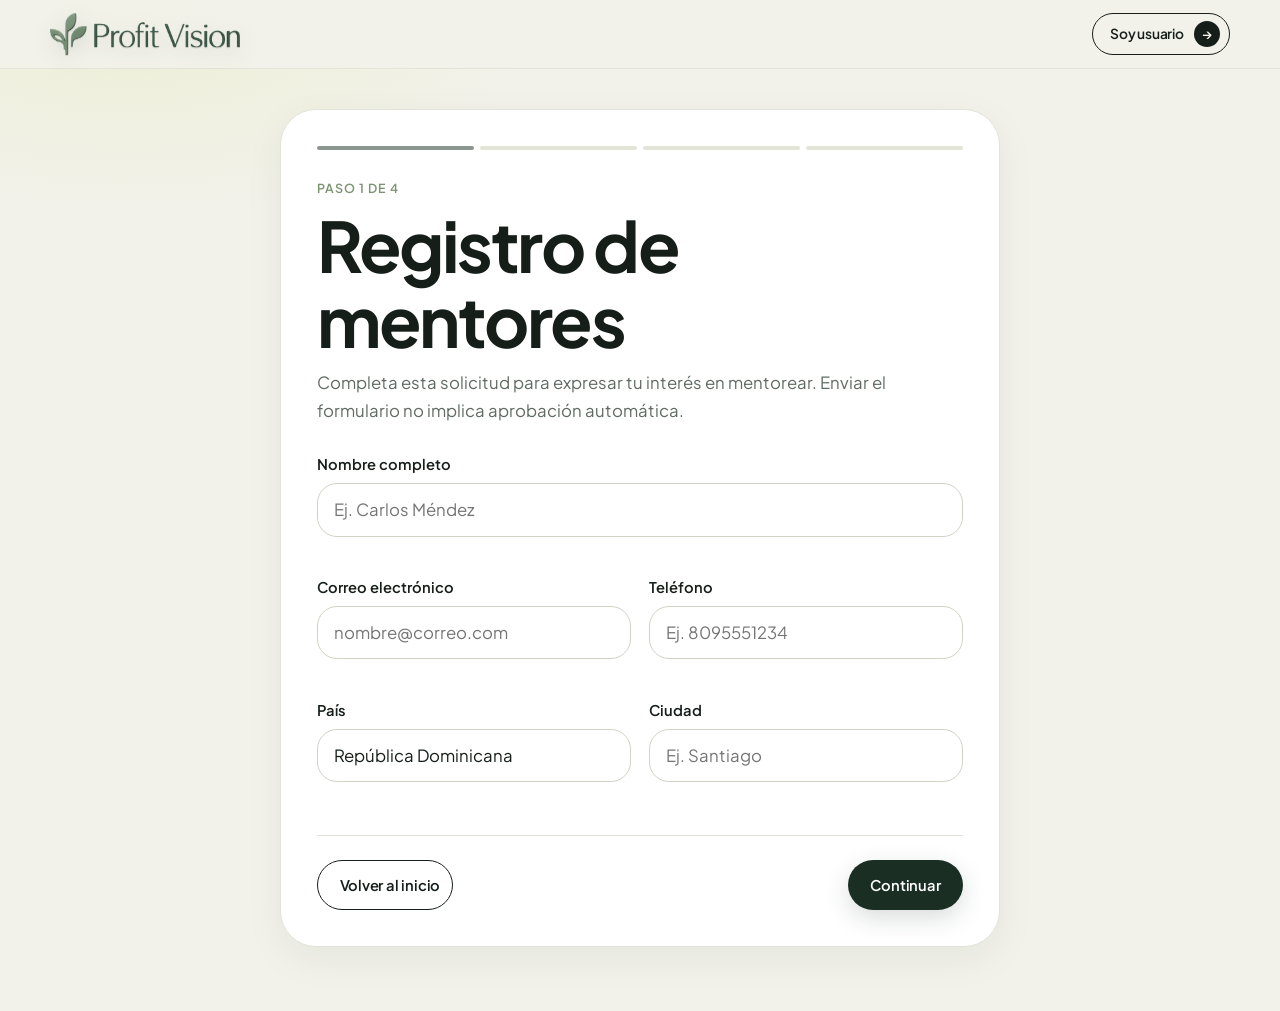
==== commit ab739f9d: "Add files via upload" ====
--- a/registro-mentor.html
+++ b/registro-mentor.html
@@ -16,7 +16,7 @@
   <header class="form-header">
     <div class="container form-header-inner">
       <a class="brand" href="index.html" aria-label="Profit Vision">
-        <img class="brand-logo" src="assets/logo.png" alt="Profit Vision" width="200" height="42" />
+        <img class="brand-logo" src="assets/logo-3d.png" alt="Profit Vision" width="200" height="42" />
       </a>
       <a class="btn btn-ghost btn-sm" href="registro-usuario.html">Soy usuario <span class="btn-arrow" aria-hidden="true">→</span></a>
     </div>
--- a/styles.css
+++ b/styles.css
@@ -424,6 +424,8 @@
   display: block;
   object-fit: contain;
   object-position: left center;
+  background: transparent;
+  filter: drop-shadow(0 1px 0 rgba(26, 46, 36, 0.12)) drop-shadow(0 6px 10px rgba(26, 46, 36, 0.14));
 }
 
 .brand-logo--lg {
@@ -743,11 +745,13 @@
 .hero-inline-sprout {
   display: inline-block;
   vertical-align: middle;
-  height: clamp(1.55rem, 3.4vw, 2.35rem);
+  height: clamp(1.7rem, 3.8vw, 2.55rem);
   width: auto;
-  margin: 0 0.15em;
-  transform: translateY(-0.08em);
+  margin: 0 0.12em;
+  transform: translateY(-0.06em);
   object-fit: contain;
+  background: transparent;
+  filter: drop-shadow(0 2px 4px rgba(26, 46, 36, 0.18));
 }
 
 .hero-lead {
@@ -1279,6 +1283,8 @@
 
 .rail-card {
   --swing: 0deg;
+  --rail-ease: cubic-bezier(0.22, 1, 0.36, 1);
+  --rail-dur: 0.78s;
   position: relative;
   flex: 0 0 auto;
   width: min(148px, 38vw);
@@ -1288,11 +1294,14 @@
   cursor: pointer;
   scroll-snap-align: center;
   transform-origin: 50% 0;
-  transform: rotate(var(--swing));
-  transition: transform 0.45s cubic-bezier(0.22, 1, 0.36, 1);
+  transform: rotate(var(--swing)) translateY(0) scale(1);
+  transition:
+    transform var(--rail-dur) var(--rail-ease),
+    z-index 0s linear 0.2s;
   animation: rail-sway 4.8s ease-in-out infinite;
   animation-delay: calc(var(--i) * 0.18s);
   outline: none;
+  will-change: transform;
 }
 
 .rail-card:nth-child(even) {
@@ -1305,10 +1314,22 @@
   outline-offset: 4px;
 }
 
+.rail-card.is-active,
+.rail-card:hover {
+  animation: none;
+  z-index: 3;
+  transition:
+    transform var(--rail-dur) var(--rail-ease),
+    z-index 0s;
+}
+
+.rail-card:hover:not(.is-active) {
+  transform: rotate(0deg) translateY(-7px) scale(1.03);
+  z-index: 2;
+}
+
 .rail-card.is-active {
-  animation: none;
-  transform: rotate(0deg) translateY(-10px) scale(1.05);
-  z-index: 3;
+  transform: rotate(0deg) translateY(-12px) scale(1.06);
 }
 
 .rail-hook {
@@ -1321,9 +1342,14 @@
   border-radius: 12px 12px 0 0;
   background: transparent;
   box-shadow: inset 0 1px 0 rgba(255, 255, 255, 0.35);
+  transition: border-color var(--rail-dur) var(--rail-ease);
 }
 
 .rail-card-face {
+  position: relative;
+  z-index: 0;
+  overflow: hidden;
+  isolation: isolate;
   display: flex;
   flex-direction: column;
   align-items: flex-start;
@@ -1332,31 +1358,52 @@
   padding: 1.15rem 1rem 1.1rem;
   border-radius: 18px;
   border: 1px solid rgba(26, 46, 36, 0.08);
-  background:
-    linear-gradient(165deg, rgba(255, 255, 255, 0.98), rgba(243, 248, 241, 0.92));
+  background: #f7f8f2;
+  color: var(--forest);
   box-shadow:
     0 10px 28px rgba(26, 46, 36, 0.08),
     0 2px 6px rgba(26, 46, 36, 0.04);
   text-align: left;
   transition:
-    box-shadow 0.4s cubic-bezier(0.22, 1, 0.36, 1),
-    border-color 0.35s ease,
-    background 0.35s ease;
-}
-
-.rail-card:hover .rail-card-face,
-.rail-card.is-active .rail-card-face {
+    box-shadow var(--rail-dur) var(--rail-ease),
+    border-color var(--rail-dur) var(--rail-ease),
+    color var(--rail-dur) var(--rail-ease);
+}
+
+.rail-card-face::before {
+  content: "";
+  position: absolute;
+  inset: 0;
+  z-index: -1;
+  border-radius: inherit;
+  background:
+    linear-gradient(
+      165deg,
+      var(--forest) 0%,
+      color-mix(in srgb, var(--forest) 82%, #0d1f16) 100%
+    );
+  opacity: 0;
+  transition: opacity var(--rail-dur) var(--rail-ease);
+  pointer-events: none;
+}
+
+.rail-card:hover:not(.is-active) .rail-card-face {
   border-color: rgba(95, 122, 85, 0.28);
   box-shadow:
-    0 16px 36px rgba(26, 46, 36, 0.12),
-    0 4px 10px rgba(26, 46, 36, 0.06);
+    0 16px 34px rgba(26, 46, 36, 0.11),
+    0 4px 10px rgba(26, 46, 36, 0.05);
 }
 
 .rail-card.is-active .rail-card-face {
-  background:
-    linear-gradient(165deg, var(--forest), color-mix(in srgb, var(--forest) 82%, #0d1f16));
   color: var(--white);
   border-color: transparent;
+  box-shadow:
+    0 18px 40px rgba(26, 46, 36, 0.18),
+    0 6px 14px rgba(26, 46, 36, 0.1);
+}
+
+.rail-card.is-active .rail-card-face::before {
+  opacity: 1;
 }
 
 .rail-card-icon {
@@ -1368,11 +1415,16 @@
   border-radius: 14px;
   background: var(--sage);
   color: var(--forest);
+  transition:
+    background-color var(--rail-dur) var(--rail-ease),
+    color var(--rail-dur) var(--rail-ease),
+    transform var(--rail-dur) var(--rail-ease);
 }
 
 .rail-card.is-active .rail-card-icon {
   background: rgba(255, 255, 255, 0.12);
   color: var(--lime);
+  transform: scale(1.04);
 }
 
 .rail-card-face strong {
@@ -1380,6 +1432,7 @@
   font-weight: 700;
   letter-spacing: -0.03em;
   line-height: 1.2;
+  transition: color var(--rail-dur) var(--rail-ease);
 }
 
 .rail-tag {
@@ -1393,6 +1446,9 @@
   text-transform: uppercase;
   color: var(--forest);
   background: rgba(95, 122, 85, 0.12);
+  transition:
+    background-color var(--rail-dur) var(--rail-ease),
+    color var(--rail-dur) var(--rail-ease);
 }
 
 .rail-card.is-active .rail-tag {
@@ -1407,39 +1463,6 @@
   color: var(--text-secondary);
 }
 
-.rail-detail {
-  margin: 1.75rem auto 0;
-  max-width: 36rem;
-  text-align: center;
-  padding: 1.5rem 1.35rem 1.6rem;
-  border-radius: var(--radius-xl);
-  border: 1px solid var(--border);
-  background:
-    linear-gradient(180deg, rgba(255, 255, 255, 0.88), rgba(243, 248, 241, 0.75));
-  box-shadow: var(--shadow-soft);
-}
-
-.rail-detail .ui-label {
-  margin: 0 0 0.55rem;
-}
-
-.rail-detail h3 {
-  margin: 0 0 0.55rem;
-  font-size: clamp(1.35rem, 2.5vw, 1.7rem);
-  letter-spacing: -0.03em;
-}
-
-.rail-detail p {
-  margin: 0 auto 1.15rem;
-  max-width: 42ch;
-  color: var(--text-secondary);
-  line-height: 1.65;
-}
-
-.rail-detail .btn {
-  margin-inline: auto;
-}
-
 @keyframes rail-sway {
   0%, 100% { transform: rotate(-1.6deg); }
   50% { transform: rotate(1.8deg); }
@@ -1447,6 +1470,7 @@
 
 @media (prefers-reduced-motion: reduce) {
   .rail-card {
+    --rail-dur: 0.01ms;
     animation: none;
   }
 }
